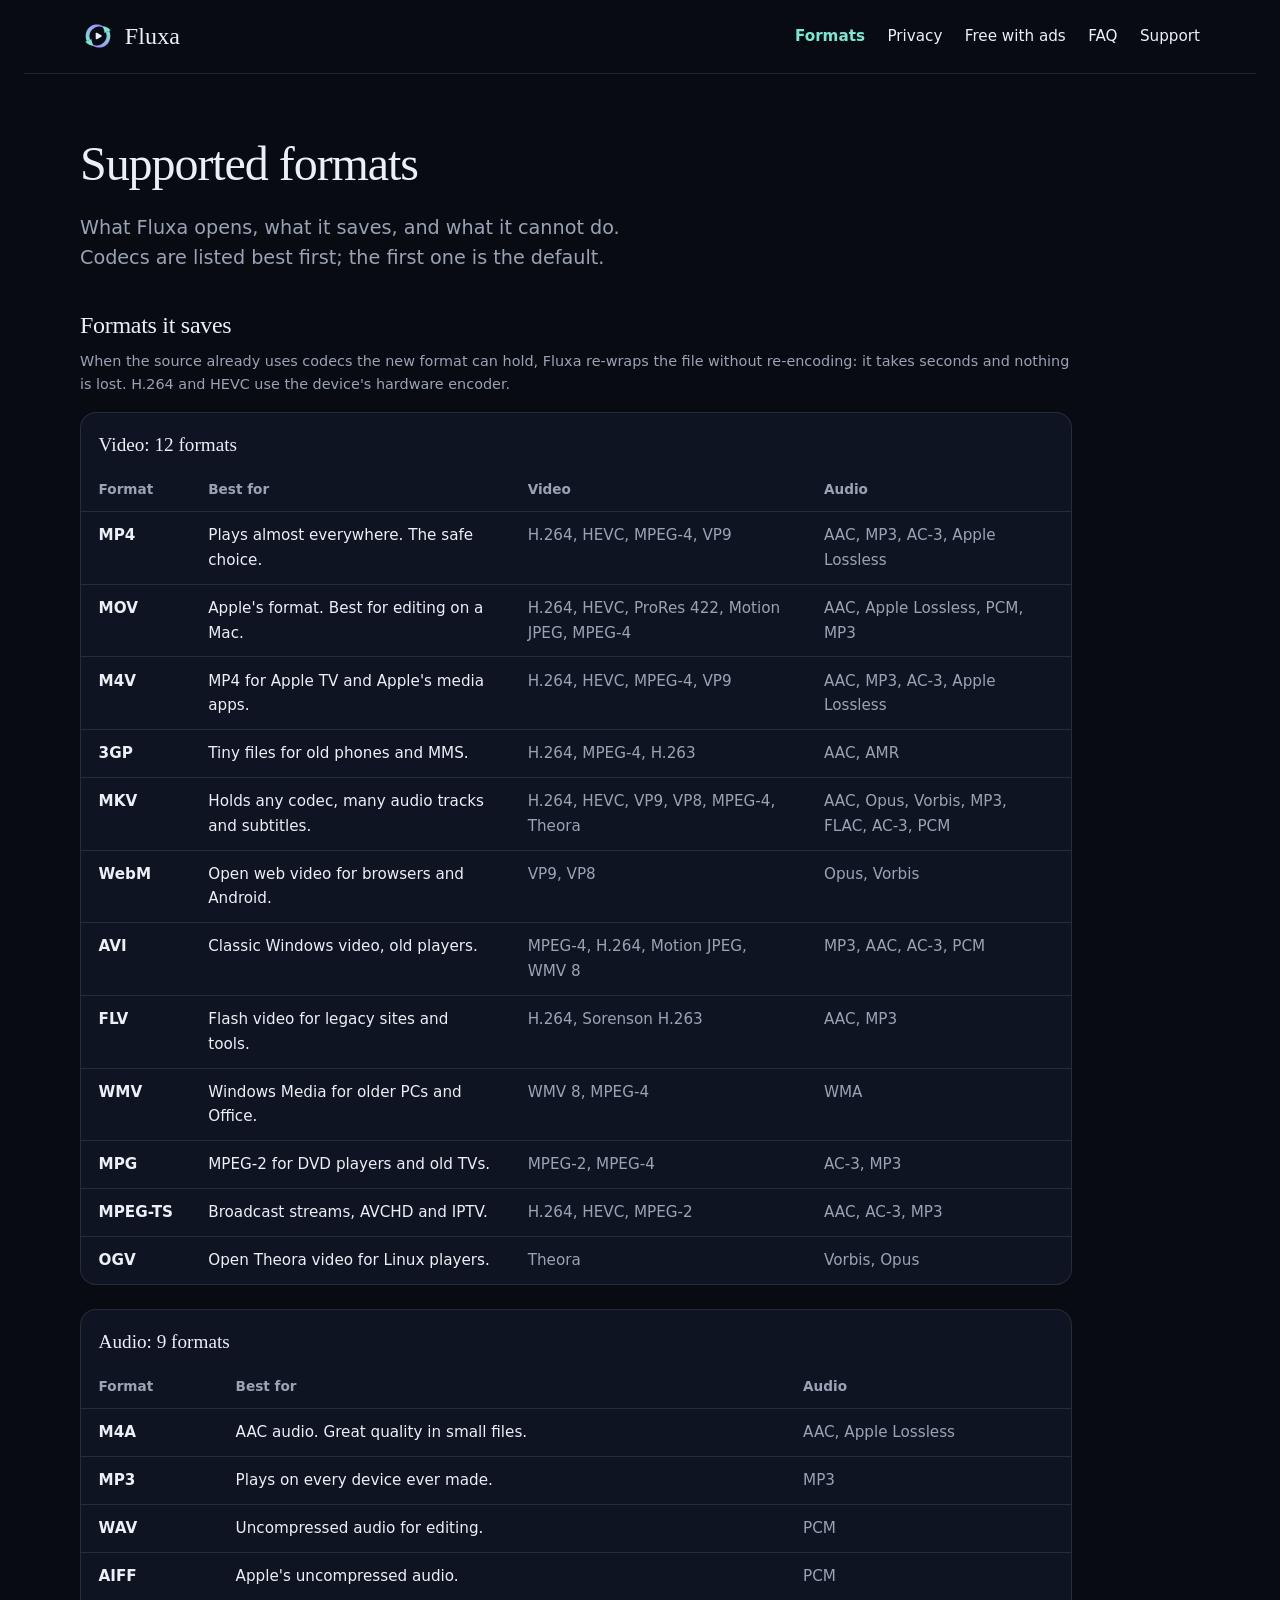
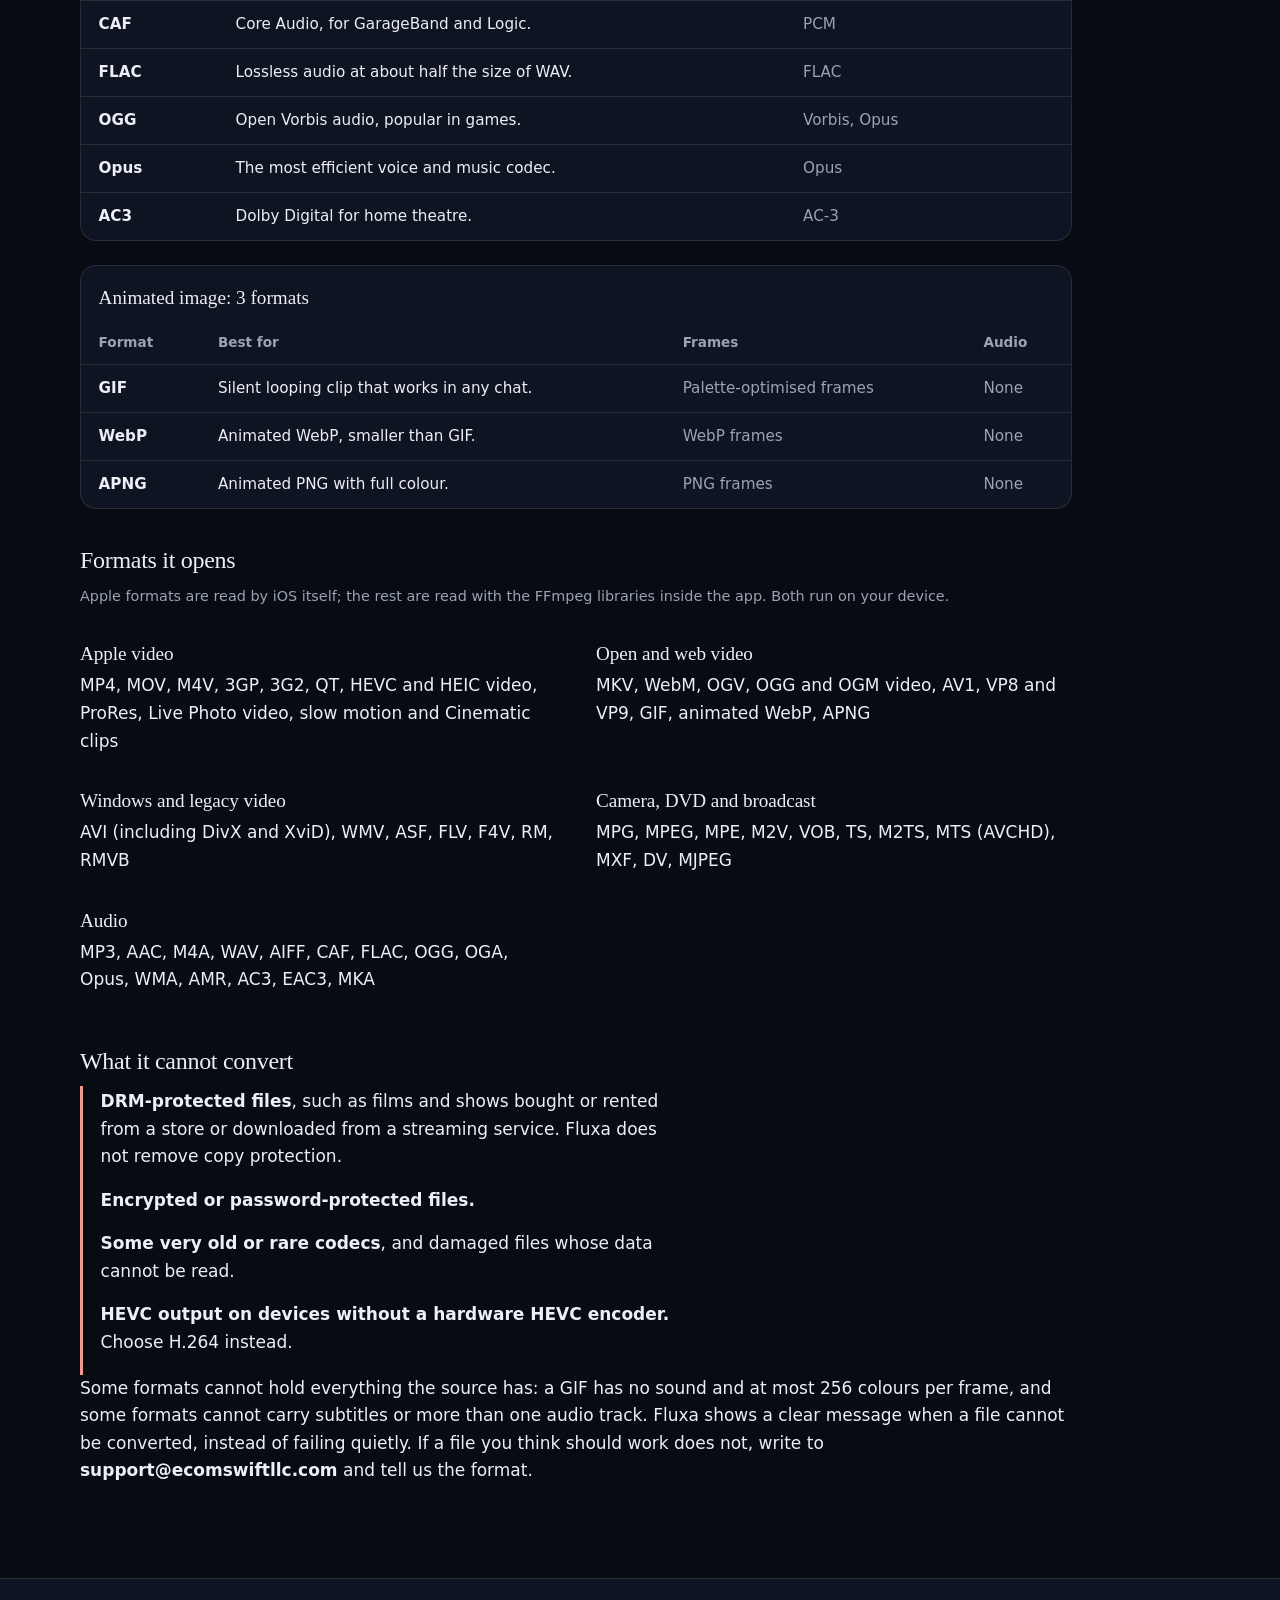
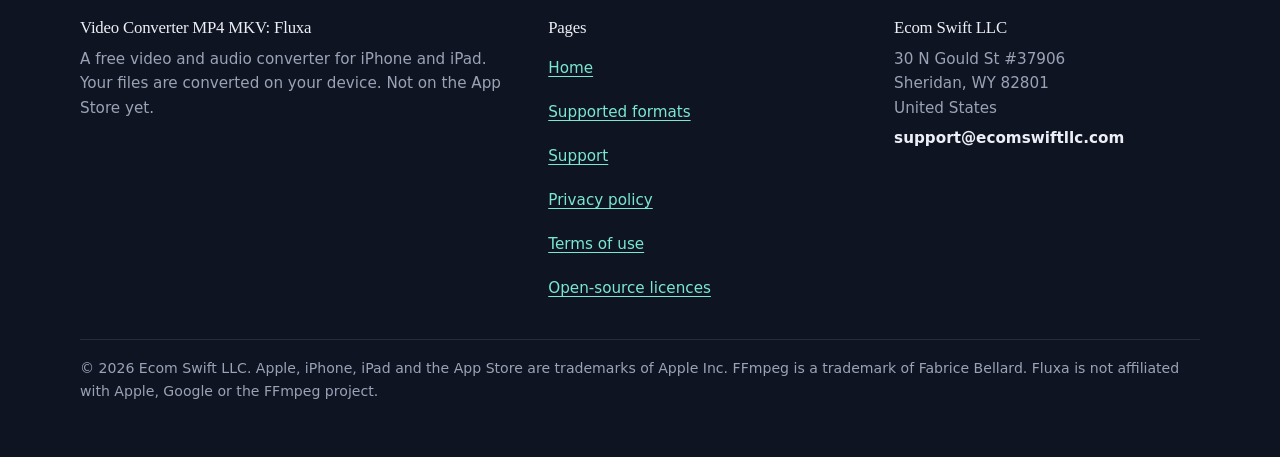
==== website/fluxa/formats/index.html @ 36697237 "Add brand assets, store listing text and website sources Co-Authored-By: Claude Sonnet 5.5 <noreply@" ====
<!doctype html>
<html lang="en">
<head>
<meta charset="utf-8">
<meta name="viewport" content="width=device-width, initial-scale=1, viewport-fit=cover">
<title>Supported formats | Video Converter MP4 MKV: Fluxa</title>
<meta name="description" content="Every format Fluxa opens and saves: 12 video, 9 audio and 3 animated image output formats with their codecs, the input formats it reads, and the honest limits (DRM, encrypted files, rare codecs).">
<link rel="canonical" href="https://ecomswiftllc.github.io/fluxa/formats/">
<meta name="theme-color" content="#080B12">
<meta name="color-scheme" content="dark">
<link rel="icon" href="../assets/favicon.svg" type="image/svg+xml">
<link rel="icon" href="../assets/favicon-32.png" type="image/png" sizes="32x32">
<link rel="apple-touch-icon" href="../assets/apple-touch-icon.png">
<meta property="og:type" content="website">
<meta property="og:site_name" content="Video Converter MP4 MKV: Fluxa">
<meta property="og:title" content="Supported formats | Video Converter MP4 MKV: Fluxa">
<meta property="og:description" content="Every format Fluxa opens and saves: 12 video, 9 audio and 3 animated image output formats with their codecs, the input formats it reads, and the honest limits (DRM, encrypted files, rare codecs).">
<meta property="og:url" content="https://ecomswiftllc.github.io/fluxa/formats/">
<meta property="og:image" content="https://ecomswiftllc.github.io/fluxa/assets/og-image.png">
<meta property="og:image:width" content="1200">
<meta property="og:image:height" content="630">
<meta property="og:image:alt" content="The Fluxa app icon, two aurora ribbons in a loop around a play button, next to the name Video Converter MP4 MKV: Fluxa">
<meta name="twitter:card" content="summary_large_image">
<meta name="twitter:title" content="Supported formats | Video Converter MP4 MKV: Fluxa">
<meta name="twitter:description" content="Every format Fluxa opens and saves: 12 video, 9 audio and 3 animated image output formats with their codecs, the input formats it reads, and the honest limits (DRM, encrypted files, rare codecs).">
<meta name="twitter:image" content="https://ecomswiftllc.github.io/fluxa/assets/og-image.png">
<link rel="stylesheet" href="../assets/site.css">
</head>
<body>
<a class="skip" href="#main">Skip to content</a>
<header class="site-header">
  <div class="wrap">
    <a class="brand" href="../"><img src="../assets/fluxa-mark.svg" alt="" width="36" height="36">Fluxa</a>
    <nav class="nav" aria-label="Main">
      <a href="../formats/" aria-current="page">Formats</a>
      <a href="../#private">Privacy</a>
      <a href="../#free">Free with ads</a>
      <a href="../#faq">FAQ</a>
      <a href="../support/">Support</a>
    </nav>
  </div>
</header>

<main id="main">
  <div class="page">
    <div class="wrap">
      <div class="wide">
        <h1>Supported formats</h1>
        <p class="lede">What Fluxa opens, what it saves, and what it cannot do. Codecs are listed best first; the first one is the default.</p>
        <h2>Formats it saves</h2>
        <p class="small">When the source already uses codecs the new format can hold, Fluxa re-wraps the file without re-encoding: it takes seconds and nothing is lost. H.264 and HEVC use the device's hardware encoder.</p>
        <div class="table-scroll" role="region" aria-labelledby="out-video" tabindex="0">
          <table class="fmt">
            <caption id="out-video">Video: 12 formats</caption>
            <thead><tr><th scope="col">Format</th><th scope="col">Best for</th><th scope="col">Video</th><th scope="col">Audio</th></tr></thead>
            <tbody>
<tr><th scope="row">MP4</th><td class="best" data-label="Best for">Plays almost everywhere. The safe choice.</td><td data-label="Video">H.264, HEVC, MPEG-4, VP9</td><td data-label="Audio">AAC, MP3, AC-3, Apple Lossless</td></tr>
<tr><th scope="row">MOV</th><td class="best" data-label="Best for">Apple&#x27;s format. Best for editing on a Mac.</td><td data-label="Video">H.264, HEVC, ProRes 422, Motion JPEG, MPEG-4</td><td data-label="Audio">AAC, Apple Lossless, PCM, MP3</td></tr>
<tr><th scope="row">M4V</th><td class="best" data-label="Best for">MP4 for Apple TV and Apple&#x27;s media apps.</td><td data-label="Video">H.264, HEVC, MPEG-4, VP9</td><td data-label="Audio">AAC, MP3, AC-3, Apple Lossless</td></tr>
<tr><th scope="row">3GP</th><td class="best" data-label="Best for">Tiny files for old phones and MMS.</td><td data-label="Video">H.264, MPEG-4, H.263</td><td data-label="Audio">AAC, AMR</td></tr>
<tr><th scope="row">MKV</th><td class="best" data-label="Best for">Holds any codec, many audio tracks and subtitles.</td><td data-label="Video">H.264, HEVC, VP9, VP8, MPEG-4, Theora</td><td data-label="Audio">AAC, Opus, Vorbis, MP3, FLAC, AC-3, PCM</td></tr>
<tr><th scope="row">WebM</th><td class="best" data-label="Best for">Open web video for browsers and Android.</td><td data-label="Video">VP9, VP8</td><td data-label="Audio">Opus, Vorbis</td></tr>
<tr><th scope="row">AVI</th><td class="best" data-label="Best for">Classic Windows video, old players.</td><td data-label="Video">MPEG-4, H.264, Motion JPEG, WMV 8</td><td data-label="Audio">MP3, AAC, AC-3, PCM</td></tr>
<tr><th scope="row">FLV</th><td class="best" data-label="Best for">Flash video for legacy sites and tools.</td><td data-label="Video">H.264, Sorenson H.263</td><td data-label="Audio">AAC, MP3</td></tr>
<tr><th scope="row">WMV</th><td class="best" data-label="Best for">Windows Media for older PCs and Office.</td><td data-label="Video">WMV 8, MPEG-4</td><td data-label="Audio">WMA</td></tr>
<tr><th scope="row">MPG</th><td class="best" data-label="Best for">MPEG-2 for DVD players and old TVs.</td><td data-label="Video">MPEG-2, MPEG-4</td><td data-label="Audio">AC-3, MP3</td></tr>
<tr><th scope="row">MPEG-TS</th><td class="best" data-label="Best for">Broadcast streams, AVCHD and IPTV.</td><td data-label="Video">H.264, HEVC, MPEG-2</td><td data-label="Audio">AAC, AC-3, MP3</td></tr>
<tr><th scope="row">OGV</th><td class="best" data-label="Best for">Open Theora video for Linux players.</td><td data-label="Video">Theora</td><td data-label="Audio">Vorbis, Opus</td></tr>
            </tbody>
          </table>
        </div>
        <div class="table-scroll" role="region" aria-labelledby="out-audio" tabindex="0">
          <table class="fmt">
            <caption id="out-audio">Audio: 9 formats</caption>
            <thead><tr><th scope="col">Format</th><th scope="col">Best for</th><th scope="col">Audio</th></tr></thead>
            <tbody>
<tr><th scope="row">M4A</th><td class="best" data-label="Best for">AAC audio. Great quality in small files.</td><td data-label="Audio">AAC, Apple Lossless</td></tr>
<tr><th scope="row">MP3</th><td class="best" data-label="Best for">Plays on every device ever made.</td><td data-label="Audio">MP3</td></tr>
<tr><th scope="row">WAV</th><td class="best" data-label="Best for">Uncompressed audio for editing.</td><td data-label="Audio">PCM</td></tr>
<tr><th scope="row">AIFF</th><td class="best" data-label="Best for">Apple&#x27;s uncompressed audio.</td><td data-label="Audio">PCM</td></tr>
<tr><th scope="row">CAF</th><td class="best" data-label="Best for">Core Audio, for GarageBand and Logic.</td><td data-label="Audio">PCM</td></tr>
<tr><th scope="row">FLAC</th><td class="best" data-label="Best for">Lossless audio at about half the size of WAV.</td><td data-label="Audio">FLAC</td></tr>
<tr><th scope="row">OGG</th><td class="best" data-label="Best for">Open Vorbis audio, popular in games.</td><td data-label="Audio">Vorbis, Opus</td></tr>
<tr><th scope="row">Opus</th><td class="best" data-label="Best for">The most efficient voice and music codec.</td><td data-label="Audio">Opus</td></tr>
<tr><th scope="row">AC3</th><td class="best" data-label="Best for">Dolby Digital for home theatre.</td><td data-label="Audio">AC-3</td></tr>
            </tbody>
          </table>
        </div>
        <div class="table-scroll" role="region" aria-labelledby="out-animated-image" tabindex="0">
          <table class="fmt">
            <caption id="out-animated-image">Animated image: 3 formats</caption>
            <thead><tr><th scope="col">Format</th><th scope="col">Best for</th><th scope="col">Frames</th><th scope="col">Audio</th></tr></thead>
            <tbody>
<tr><th scope="row">GIF</th><td class="best" data-label="Best for">Silent looping clip that works in any chat.</td><td data-label="Frames">Palette-optimised frames</td><td data-label="Audio">None</td></tr>
<tr><th scope="row">WebP</th><td class="best" data-label="Best for">Animated WebP, smaller than GIF.</td><td data-label="Frames">WebP frames</td><td data-label="Audio">None</td></tr>
<tr><th scope="row">APNG</th><td class="best" data-label="Best for">Animated PNG with full colour.</td><td data-label="Frames">PNG frames</td><td data-label="Audio">None</td></tr>
            </tbody>
          </table>
        </div>
        <h2>Formats it opens</h2>
        <p class="small">Apple formats are read by iOS itself; the rest are read with the FFmpeg libraries inside the app. Both run on your device.</p>
        <div class="ingroups">
          <div><h3>Apple video</h3><p>MP4, MOV, M4V, 3GP, 3G2, QT, HEVC and HEIC video, ProRes, Live Photo video, slow motion and Cinematic clips</p></div>
          <div><h3>Open and web video</h3><p>MKV, WebM, OGV, OGG and OGM video, AV1, VP8 and VP9, GIF, animated WebP, APNG</p></div>
          <div><h3>Windows and legacy video</h3><p>AVI (including DivX and XviD), WMV, ASF, FLV, F4V, RM, RMVB</p></div>
          <div><h3>Camera, DVD and broadcast</h3><p>MPG, MPEG, MPE, M2V, VOB, TS, M2TS, MTS (AVCHD), MXF, DV, MJPEG</p></div>
          <div><h3>Audio</h3><p>MP3, AAC, M4A, WAV, AIFF, CAF, FLAC, OGG, OGA, Opus, WMA, AMR, AC3, EAC3, MKA</p></div>
        </div>
        <h2>What it cannot convert</h2>
        <div class="limit">
          <p><strong>DRM-protected files</strong>, such as films and shows bought or rented from a store or downloaded from a streaming service. Fluxa does not remove copy protection.</p>
          <p><strong>Encrypted or password-protected files.</strong></p>
          <p><strong>Some very old or rare codecs</strong>, and damaged files whose data cannot be read.</p>
          <p><strong>HEVC output on devices without a hardware HEVC encoder.</strong> Choose H.264 instead.</p>
        </div>
        <p>Some formats cannot hold everything the source has: a GIF has no sound and at most 256 colours per frame, and some formats cannot carry subtitles or more than one audio track. Fluxa shows a clear message when a file cannot be converted, instead of failing quietly. If a file you think should work does not, write to <span class="email">support@ecomswiftllc.com</span> and tell us the format.</p>
      </div>
    </div>
  </div>
</main>
<footer class="site-footer">
  <div class="wrap">
    <div>
      <h2>Video Converter MP4 MKV: Fluxa</h2>
      <p>A free video and audio converter for iPhone and iPad. Your files are converted on your device. Not on the App Store yet.</p>
    </div>
    <nav aria-label="Footer">
      <h2>Pages</h2>
      <ul>
        <li><a href="../">Home</a></li>
        <li><a href="../formats/">Supported formats</a></li>
        <li><a href="../support/">Support</a></li>
        <li><a href="../privacy/">Privacy policy</a></li>
        <li><a href="../terms/">Terms of use</a></li>
        <li><a href="../licenses/">Open-source licences</a></li>
      </ul>
    </nav>
    <div>
      <h2>Ecom Swift LLC</h2>
      <p>30 N Gould St #37906<br>Sheridan, WY 82801<br>United States</p>
      <p class="email">support@ecomswiftllc.com</p>
    </div>
    <p class="legalline">&copy; 2026 Ecom Swift LLC. Apple, iPhone, iPad and the App Store are trademarks of Apple Inc. FFmpeg is a trademark of Fabrice Bellard. Fluxa is not affiliated with Apple, Google or the FFmpeg project.</p>
  </div>
</footer>
</body>
</html>
---- website/fluxa/assets/site.css ----
/* Fluxa site. System fonts only, no external requests. Dark by design, like the app.
   Layout: one calm reading column per section, section titles in a left rail on wide screens.
   Memorable element: the hero specimen, a real file turning into another format along an aurora line. */
:root {
  --ink: #080B12;        /* page */
  --surface: #0F1422;    /* bands, footer */
  --raised: #181E30;     /* panels */
  --hairline: rgba(255, 255, 255, .10);
  --hairline-strong: rgba(255, 255, 255, .16);
  --text: #ECEFF6;       /* body text, 16:1 on ink */
  --muted: #9AA3B5;      /* secondary text, 7.6:1 on ink, 6.9:1 on surface */
  --mint: #7AE7D3;       /* links and accent, 13:1 on ink */
  --violet: #9C8CFF;     /* decorative only */
  --on-accent: #04110F;
  --danger: #F2998F;
  --serif: "New York", ui-serif, "Iowan Old Style", "Palatino Linotype", Palatino, Charter, Georgia, serif;
  --sans: -apple-system, BlinkMacSystemFont, "SF Pro Text", system-ui, "Segoe UI", Roboto, "Helvetica Neue", Arial, sans-serif;
  --gutter: max(1rem, env(safe-area-inset-left, 0px));
  --gutter-r: max(1rem, env(safe-area-inset-right, 0px));
  --measure: 40rem;
  color-scheme: dark;
}
@media (min-width: 40rem) { :root { --gutter: max(1.5rem, env(safe-area-inset-left, 0px)); --gutter-r: max(1.5rem, env(safe-area-inset-right, 0px)); } }

*, *::before, *::after { box-sizing: border-box; }
html { -webkit-text-size-adjust: 100%; scroll-behavior: smooth; background: var(--ink); overflow-x: clip; }
@media (prefers-reduced-motion: reduce) { html { scroll-behavior: auto; } }
body {
  margin: 0;
  background: var(--ink);
  color: var(--text);
  font-family: var(--sans);
  font-size: 1.0625rem;
  line-height: 1.62;
  padding-left: var(--gutter);
  padding-right: var(--gutter-r);
  overflow-x: clip;
}
img, svg { max-width: 100%; display: block; }
a { color: var(--mint); text-underline-offset: 0.18em; text-decoration-thickness: 1px; }
a:hover { text-decoration-thickness: 2px; }
:focus-visible { outline: 3px solid var(--mint); outline-offset: 3px; border-radius: 3px; }
.skip { position: absolute; left: -999px; top: 0; background: var(--mint); color: var(--on-accent); padding: .6rem 1rem; z-index: 20; font-weight: 600; }
.skip:focus { left: 1rem; top: 1rem; }

.wrap { width: 100%; max-width: 70rem; margin-inline: auto; }

/* header */
.site-header { padding-block: .9rem; border-bottom: 1px solid var(--hairline); }
.site-header .wrap { display: flex; flex-wrap: wrap; align-items: center; justify-content: space-between; gap: .3rem 2rem; }
.brand { display: inline-flex; align-items: center; gap: .55rem; min-height: 44px; text-decoration: none; color: var(--text); font-family: var(--serif); font-size: 1.5rem; font-weight: 500; letter-spacing: .005em; }
.brand img { width: 36px; height: 36px; }
.nav { display: flex; flex-wrap: wrap; gap: 0 1.4rem; font-size: .95rem; }
.nav a { color: var(--text); text-decoration: none; min-height: 44px; display: inline-flex; align-items: center; }
.nav a:hover { color: var(--mint); }
.nav a[aria-current="page"] { color: var(--mint); font-weight: 600; }

/* type */
h1, h2, h3 { font-family: var(--serif); font-weight: 500; line-height: 1.1; letter-spacing: -.012em; margin: 0; text-wrap: balance; color: var(--text); }
h1 { font-size: clamp(2.5rem, 5.6vw, 4.3rem); letter-spacing: -.022em; }
h2 { font-size: clamp(1.65rem, 3vw, 2.25rem); }
h3 { font-size: 1.2rem; letter-spacing: -.004em; }
p { margin: 0 0 1rem; }
.lede { font-size: 1.2rem; line-height: 1.58; color: var(--muted); max-width: 34rem; }
.small { font-size: .9rem; color: var(--muted); }

/* hero */
.hero { padding-block: clamp(2.5rem, 7vw, 5.5rem) clamp(3rem, 7vw, 5.5rem); }
.hero .wrap { display: grid; grid-template-columns: minmax(0, 1fr) minmax(0, 1fr); gap: clamp(2rem, 5vw, 4.5rem); align-items: center; }
.hero h1 { margin-bottom: 1.3rem; max-width: 12ch; }
.hero .lede { margin-bottom: 1.8rem; }
.status { display: flex; align-items: center; gap: .65rem; color: var(--text); font-weight: 600; font-size: 1.02rem; margin: 0 0 .5rem; }
.status::before { content: ""; width: .55rem; height: .55rem; border-radius: 50%; background: var(--mint); box-shadow: 0 0 0 4px rgba(122, 231, 211, .16); flex: none; }
.hero-note { max-width: 31rem; }

/* the specimen: one file, before and after, joined by the aurora line */
.specimen { position: relative; margin: 0; padding: clamp(1.25rem, 3vw, 2rem); border-radius: 1.75rem; background:
  linear-gradient(180deg, rgba(24, 30, 48, .92), rgba(15, 20, 34, .92)); border: 1px solid var(--hairline-strong);
  box-shadow: 0 40px 80px -40px rgba(0, 0, 0, .8), inset 0 1px 0 rgba(255, 255, 255, .06); isolation: isolate; }
.specimen::before { content: ""; position: absolute; inset: -12% -8%; z-index: -1; filter: blur(48px); opacity: .55;
  background: radial-gradient(40% 45% at 30% 30%, rgba(122, 231, 211, .35), transparent 70%), radial-gradient(45% 50% at 75% 75%, rgba(156, 140, 255, .4), transparent 70%); }
.file { display: grid; grid-template-columns: auto minmax(0, 1fr); gap: .25rem 1rem; align-items: center; }
.file .doc-ico { grid-row: span 2; width: 3rem; height: 3.6rem; border-radius: .7rem; background: var(--raised); border: 1px solid var(--hairline-strong); display: grid; place-items: end center; padding-bottom: .45rem; font: 700 .72rem/1 var(--sans); letter-spacing: .02em; color: var(--muted); }
.file.out .doc-ico { background: linear-gradient(160deg, #7AE7D3, #9C8CFF); color: var(--on-accent); border-color: transparent; }
.fname { margin: 0; font-size: clamp(1.05rem, 2.2vw, 1.3rem); font-weight: 600; color: var(--text); overflow-wrap: anywhere; display: flex; align-items: baseline; }
.fmeta { font-size: .93rem; color: var(--muted); margin: 0; }
.ext { display: inline-block; height: 1.35em; overflow: hidden; vertical-align: bottom; }
.ext span { display: block; line-height: 1.35em; }
.ext .rest { color: var(--muted); }
@media (prefers-reduced-motion: no-preference) {
  .ext .roll { animation: ext-roll 5s cubic-bezier(.7, 0, .3, 1) .4s 1 both; /* plays once, under 5 s (WCAG 2.2.2) */ }
  @keyframes ext-roll {
    0%, 12% { transform: translateY(0); }
    16%, 28% { transform: translateY(-1.35em); }
    32%, 44% { transform: translateY(-2.7em); }
    48%, 60% { transform: translateY(-4.05em); }
    64%, 76% { transform: translateY(-5.4em); }
    80%, 92% { transform: translateY(-6.75em); }
    96%, 100% { transform: translateY(-8.1em); }
  }
}
.flux { display: grid; grid-template-columns: minmax(0, 1fr) auto minmax(0, 1fr); align-items: center; gap: .9rem; margin: 1.25rem 0 1.25rem 1.5rem; }
.flux::before, .flux::after { content: ""; height: 2px; border-radius: 2px; background: linear-gradient(90deg, rgba(156, 140, 255, 0), #9C8CFF 40%, #7AE7D3); }
.flux::after { background: linear-gradient(90deg, #7AE7D3, rgba(122, 231, 211, 0)); }
.flux img { width: 3.4rem; height: 3.4rem; }
.flux-note { margin: 1.3rem 0 0; padding-top: 1rem; border-top: 1px solid var(--hairline); font-size: .93rem; color: var(--muted); }
.flux-note strong { color: var(--text); font-weight: 600; }

/* format tokens */
.tokens { display: flex; flex-wrap: wrap; gap: .45rem; margin: .2rem 0 1.4rem; padding: 0; list-style: none; }
.tokens li { padding: .28rem .65rem; border-radius: .55rem; border: 1px solid var(--hairline-strong); background: rgba(255, 255, 255, .03); font-size: .88rem; font-weight: 600; letter-spacing: .01em; color: var(--text); }
.tokens.out li { border-color: rgba(122, 231, 211, .35); }

/* app screenshots, shown only when real captures exist */
.shots-section { padding-block: clamp(2.75rem, 6vw, 4.75rem); border-top: 1px solid var(--hairline); }
.shots-section h2 { margin-bottom: 1.6rem; }
.shots { display: grid; grid-auto-flow: column; grid-auto-columns: minmax(13rem, 16rem); gap: 1.25rem; overflow-x: auto; padding: .25rem .25rem 1.25rem; margin: 0; list-style: none; scroll-snap-type: x proximity; scrollbar-color: var(--hairline-strong) transparent; scrollbar-width: thin; }
.shots li { scroll-snap-align: start; }
.shots img { width: 100%; height: auto; border-radius: 1.4rem; border: 1px solid var(--hairline); }

/* sections */
.section { padding-block: clamp(2.75rem, 6vw, 4.75rem); padding-inline: var(--gutter) var(--gutter-r); margin-inline: calc(var(--gutter) * -1) calc(var(--gutter-r) * -1); border-top: 1px solid var(--hairline); }
.section .wrap { display: grid; grid-template-columns: minmax(0, 1fr) minmax(0, 2.1fr); gap: 1.25rem clamp(2rem, 5vw, 4.5rem); }
.section h2 { max-width: 13ch; }
.section-body { min-width: 0; max-width: var(--measure); }
.section-body > *:last-child { margin-bottom: 0; }
.section-body p { color: var(--muted); }
.section-body p strong { color: var(--text); }
.section-body h3 { margin: 0 0 .5rem; }
.band { background: var(--surface); }

.defs { margin: 0; padding: 0; }
.defs > div { padding-block: 1rem; border-top: 1px solid var(--hairline); }
.defs > div:first-child { border-top: 0; padding-top: 0; }
.defs dt { font-family: var(--serif); font-weight: 500; font-size: 1.2rem; line-height: 1.3; margin-bottom: .2rem; color: var(--text); }
.defs dd { margin: 0; color: var(--muted); }

.presets { display: grid; grid-template-columns: repeat(2, minmax(0, 1fr)); margin: 0 0 1.25rem; padding: 0; list-style: none; border-top: 1px solid var(--hairline); }
.presets li { padding: .85rem 1.2rem .9rem 0; border-bottom: 1px solid var(--hairline); }
.presets li:nth-child(even) { padding-left: 1.2rem; border-left: 1px solid var(--hairline); padding-right: 0; }
.presets strong { display: block; color: var(--text); font-weight: 600; }
.presets span { color: var(--muted); font-size: .95rem; }

.checks { list-style: none; margin: 0 0 1.25rem; padding: 0; }
.checks li { padding: .55rem 0 .55rem 1.6rem; border-top: 1px solid var(--hairline); position: relative; color: var(--text); }
.checks li:last-child { border-bottom: 1px solid var(--hairline); }
.checks li::before { content: ""; position: absolute; left: .25rem; top: .72rem; width: .38rem; height: .72rem; border-right: 2px solid var(--mint); border-bottom: 2px solid var(--mint); transform: rotate(45deg); }

.split { display: grid; grid-template-columns: repeat(2, minmax(0, 1fr)); gap: 1.5rem 2.5rem; margin-block: 1.25rem; }
.split ul { margin: 0; padding-left: 1.1rem; color: var(--muted); }
.split li { margin-bottom: .35rem; }

.limit { border-left: 3px solid var(--danger); padding: .15rem 0 .15rem 1.1rem; max-width: 38rem; }
.limit p { color: var(--text); }

/* faq */
.faq details { border-top: 1px solid var(--hairline); }
.faq details:last-child { border-bottom: 1px solid var(--hairline); }
.faq summary { cursor: pointer; list-style: none; padding: 1rem 2.2rem 1rem 0; font-family: var(--serif); font-weight: 500; font-size: 1.15rem; line-height: 1.35; position: relative; min-height: 44px; color: var(--text); }
.faq summary::-webkit-details-marker { display: none; }
.faq summary::after { content: "+"; position: absolute; right: .2rem; top: .75rem; font-family: var(--sans); font-weight: 300; font-size: 1.5rem; color: var(--mint); line-height: 1; }
.faq details[open] summary::after { content: "\2212"; }
.faq summary:hover { color: var(--mint); }
.faq .answer { padding: 0 0 1.1rem; color: var(--muted); max-width: 36rem; }
.faq .answer p:last-child { margin-bottom: 0; }

/* inner pages */
.page { padding-block: clamp(2.25rem, 5vw, 4rem) clamp(3rem, 6vw, 5rem); }
.page .doc { max-width: 42rem; }
.page .wide { max-width: 62rem; }
.page h1 { font-size: clamp(2.1rem, 4.4vw, 3rem); margin-bottom: 1.4rem; }
.page h2 { font-size: 1.5rem; margin: 2.4rem 0 .7rem; }
.page h3 { margin: 1.6rem 0 .5rem; }
.page ul, .page ol { padding-left: 1.2rem; }
.page li { margin-bottom: .4rem; }
.page .doc p, .page .doc li { color: var(--text); }
.page .doc .lede, .page .doc .small, .page .meta p { color: var(--muted); }
.page .meta { margin-bottom: 1.5rem; padding-bottom: 1rem; border-bottom: 1px solid var(--hairline); }
.page .meta p { margin-bottom: .2rem; }
.page .meta strong { color: var(--text); }
.contact-line { font-family: var(--serif); font-size: clamp(1.3rem, 4vw, 1.65rem); font-weight: 500; margin: .4rem 0 1rem; overflow-wrap: anywhere; }
.page .doc .contact-line { color: var(--mint); }
.page .faq .answer p, .page .faq .answer li { color: var(--muted); }
.page .faq .answer ol { margin: 0 0 1rem; }
.page .lic { border-top: 1px solid var(--hairline); padding-top: .2rem; }

/* format tables */
.table-scroll { overflow-x: auto; margin: 0 0 1.5rem; border: 1px solid var(--hairline); border-radius: 1rem; background: var(--surface); }
.table-scroll:focus-visible { outline-offset: 2px; }
table.fmt { border-collapse: collapse; width: 100%; min-width: 40rem; font-size: .95rem; }
table.fmt caption { text-align: left; padding: 1rem 1.1rem .4rem; font-family: var(--serif); font-size: 1.2rem; color: var(--text); }
table.fmt th, table.fmt td { text-align: left; vertical-align: top; padding: .7rem 1.1rem; border-top: 1px solid var(--hairline); }
table.fmt thead th { color: var(--muted); font-weight: 600; font-size: .85rem; border-top: 0; }
table.fmt tbody th { color: var(--text); font-weight: 700; white-space: nowrap; }
table.fmt td { color: var(--muted); }
table.fmt td.best { color: var(--text); }
table.fmt.lib { min-width: 0; }
table.fmt.lib tbody th { white-space: normal; }
table.fmt.lib td[data-label="Licence"] { white-space: nowrap; }
.ingroups { display: grid; grid-template-columns: repeat(2, minmax(0, 1fr)); gap: 0 2.5rem; margin-bottom: 1rem; }
.ingroups h3 { margin-top: 1.2rem; }

/* footer */
.site-footer { background: var(--surface); border-top: 1px solid var(--hairline); margin-inline: calc(var(--gutter) * -1) calc(var(--gutter-r) * -1); padding: 2.5rem var(--gutter-r) 3rem var(--gutter); }
.site-footer .wrap { display: grid; grid-template-columns: minmax(0, 1.4fr) minmax(0, 1fr) minmax(0, 1fr); gap: 1.75rem 2.5rem; font-size: .95rem; }
.site-footer h2 { font-size: 1.05rem; margin-bottom: .6rem; }
.site-footer p { margin: 0 0 .35rem; color: var(--muted); }
.site-footer ul { list-style: none; padding: 0; margin: 0; }
.site-footer li a { display: inline-flex; align-items: center; min-height: 44px; }
.legalline { grid-column: 1 / -1; border-top: 1px solid var(--hairline); padding-top: 1.1rem; color: var(--muted); font-size: .88rem; }

@media (max-width: 52rem) {
  .hero .wrap { grid-template-columns: minmax(0, 1fr); }
  .section .wrap { grid-template-columns: minmax(0, 1fr); }
  .section h2 { max-width: none; }
  .site-footer .wrap { grid-template-columns: minmax(0, 1fr) minmax(0, 1fr); }
  .site-footer .wrap > :first-child { grid-column: 1 / -1; }
}
@media (max-width: 34rem) {
  body { font-size: 1rem; }
  .split, table.fmt.lib { min-width: 0; }
table.fmt.lib tbody th { white-space: normal; }
table.fmt.lib td[data-label="Licence"] { white-space: nowrap; }
.ingroups { grid-template-columns: minmax(0, 1fr); }
  .presets { grid-template-columns: minmax(0, 1fr); }
  .presets li, .presets li:nth-child(even) { padding: .8rem 0 .85rem; border-left: 0; }
  .site-footer .wrap { grid-template-columns: minmax(0, 1fr); }
  .nav { gap: 0 1rem; font-size: .92rem; }
  .flux { margin-left: 0; }
  /* format tables stack into one block per format */
  table.fmt { min-width: 0; }
  table.fmt thead { position: absolute; width: 1px; height: 1px; overflow: hidden; clip: rect(0 0 0 0); }
  table.fmt tr { display: block; padding: .8rem 1rem .9rem; border-top: 1px solid var(--hairline); }
  table.fmt tbody th, table.fmt td { display: block; padding: 0; border: 0; white-space: normal; }
  table.fmt tbody th { font-size: 1.05rem; margin-bottom: .15rem; }
  table.fmt td + td { margin-top: .35rem; }
  table.fmt td[data-label]:not(.best)::before { content: attr(data-label) ": "; color: var(--text); font-weight: 600; }
  .specimen::before { inset: -6% 0; }
}

.sr-only { position: absolute; width: 1px; height: 1px; padding: 0; margin: -1px; overflow: hidden; clip: rect(0 0 0 0); white-space: nowrap; border: 0; }

/* email shown as selectable text */
.email { user-select: all; overflow-wrap: anywhere; font-weight: 600; color: inherit; }
.site-footer .email { color: var(--text); }
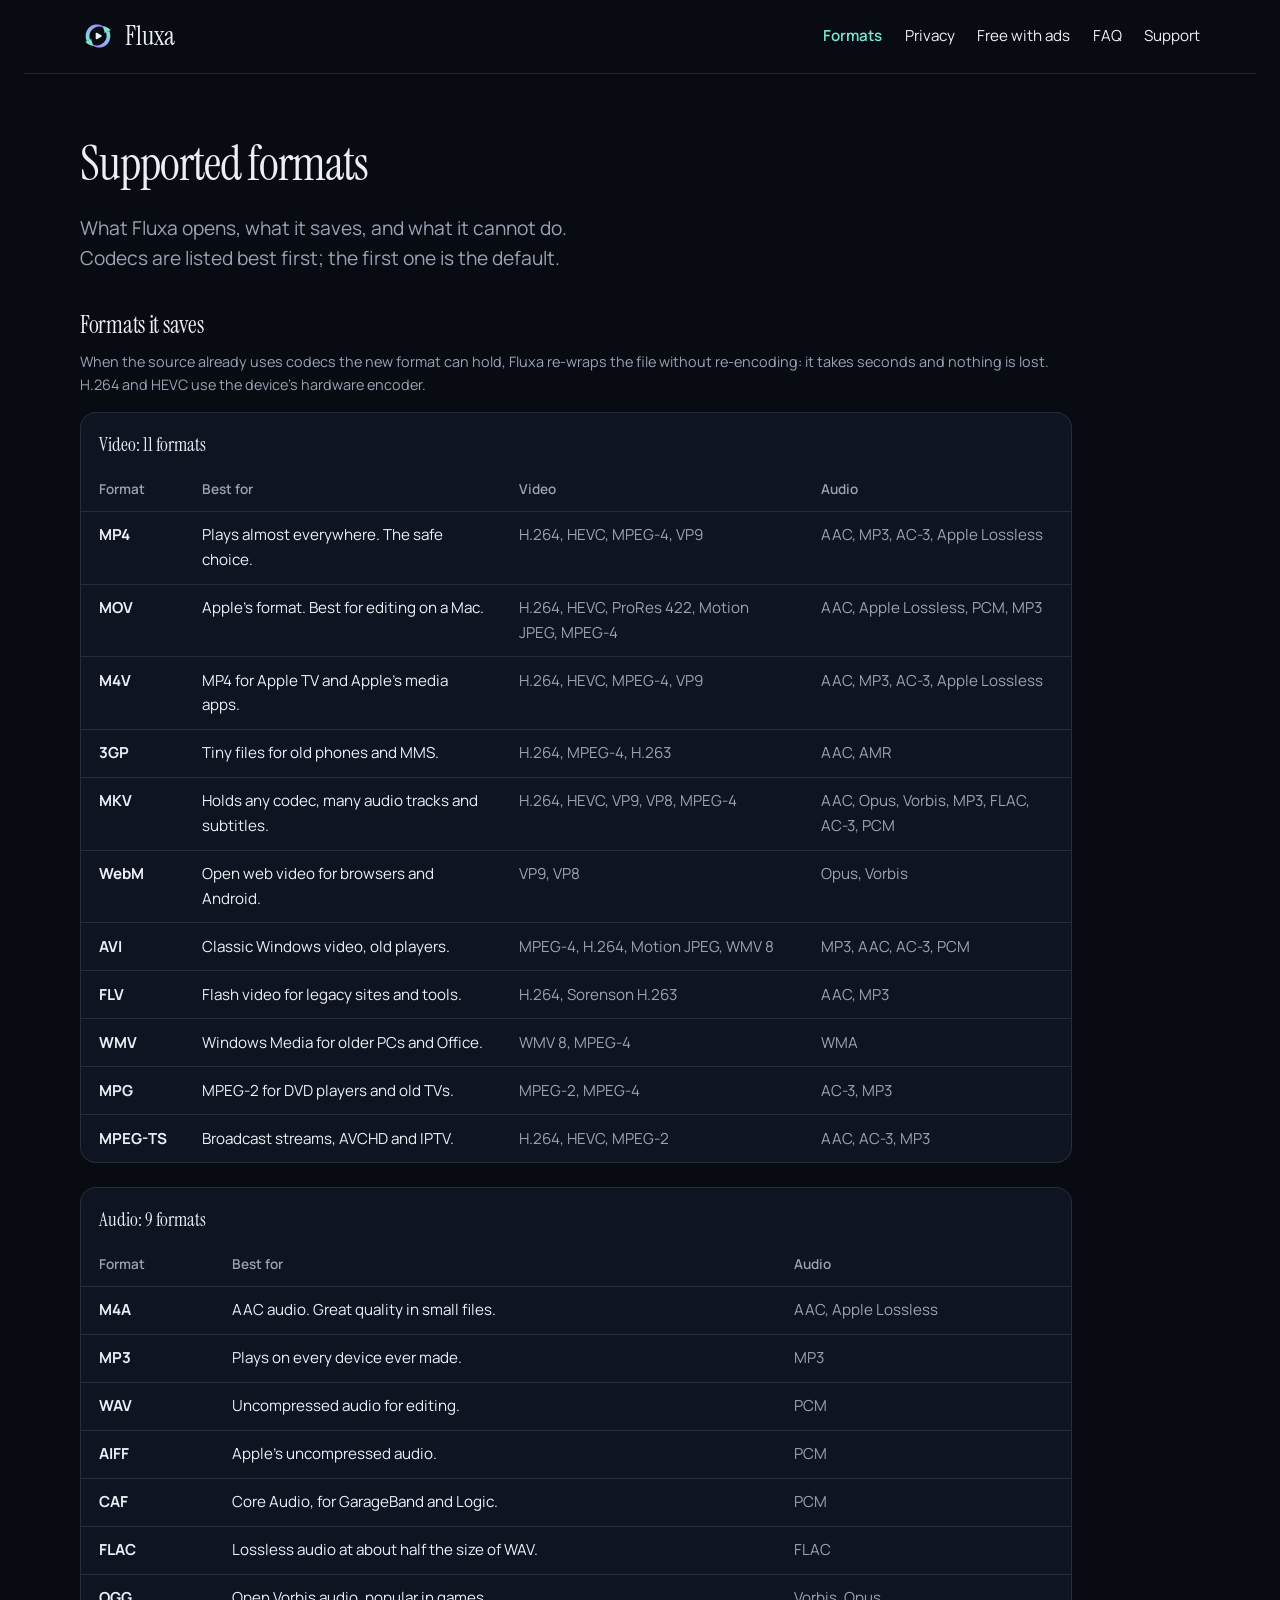
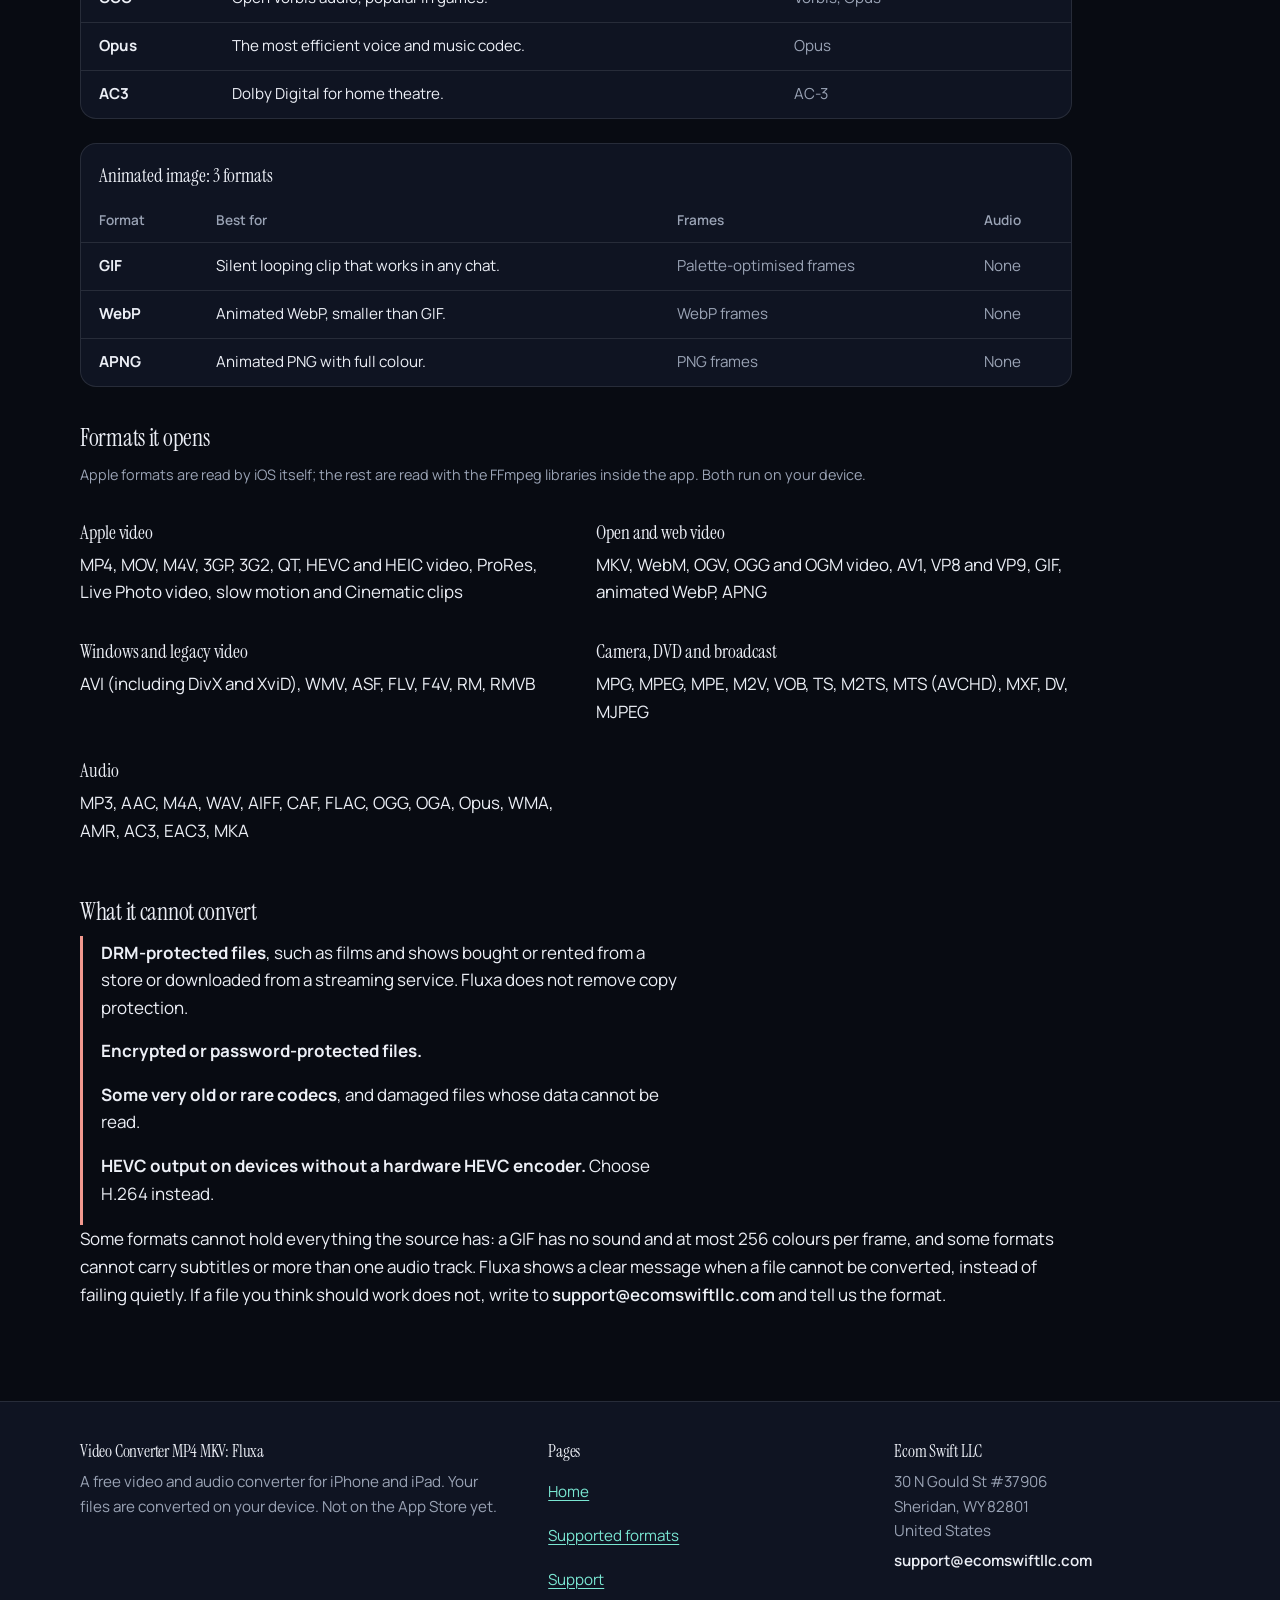
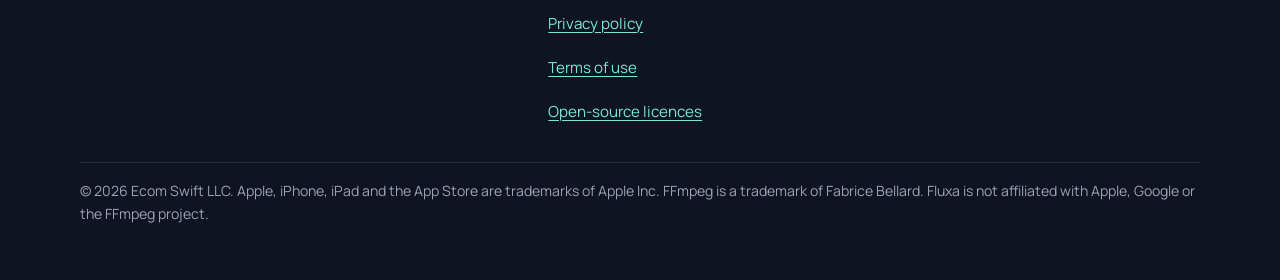
==== commit 9356c098: "Hide Theora/OGV output until the encoder ships; copy says 11 video formats Co-Authored-By: Claude So" ====
--- a/website/fluxa/formats/index.html
+++ b/website/fluxa/formats/index.html
@@ -4,7 +4,7 @@
 <meta charset="utf-8">
 <meta name="viewport" content="width=device-width, initial-scale=1, viewport-fit=cover">
 <title>Supported formats | Video Converter MP4 MKV: Fluxa</title>
-<meta name="description" content="Every format Fluxa opens and saves: 12 video, 9 audio and 3 animated image output formats with their codecs, the input formats it reads, and the honest limits (DRM, encrypted files, rare codecs).">
+<meta name="description" content="Every format Fluxa opens and saves: 11 video, 9 audio and 3 animated image output formats with their codecs, the input formats it reads, and the honest limits (DRM, encrypted files, rare codecs).">
 <link rel="canonical" href="https://ecomswiftllc.github.io/fluxa/formats/">
 <meta name="theme-color" content="#080B12">
 <meta name="color-scheme" content="dark">
@@ -14,7 +14,7 @@
 <meta property="og:type" content="website">
 <meta property="og:site_name" content="Video Converter MP4 MKV: Fluxa">
 <meta property="og:title" content="Supported formats | Video Converter MP4 MKV: Fluxa">
-<meta property="og:description" content="Every format Fluxa opens and saves: 12 video, 9 audio and 3 animated image output formats with their codecs, the input formats it reads, and the honest limits (DRM, encrypted files, rare codecs).">
+<meta property="og:description" content="Every format Fluxa opens and saves: 11 video, 9 audio and 3 animated image output formats with their codecs, the input formats it reads, and the honest limits (DRM, encrypted files, rare codecs).">
 <meta property="og:url" content="https://ecomswiftllc.github.io/fluxa/formats/">
 <meta property="og:image" content="https://ecomswiftllc.github.io/fluxa/assets/og-image.png">
 <meta property="og:image:width" content="1200">
@@ -22,7 +22,7 @@
 <meta property="og:image:alt" content="The Fluxa app icon, two aurora ribbons in a loop around a play button, next to the name Video Converter MP4 MKV: Fluxa">
 <meta name="twitter:card" content="summary_large_image">
 <meta name="twitter:title" content="Supported formats | Video Converter MP4 MKV: Fluxa">
-<meta name="twitter:description" content="Every format Fluxa opens and saves: 12 video, 9 audio and 3 animated image output formats with their codecs, the input formats it reads, and the honest limits (DRM, encrypted files, rare codecs).">
+<meta name="twitter:description" content="Every format Fluxa opens and saves: 11 video, 9 audio and 3 animated image output formats with their codecs, the input formats it reads, and the honest limits (DRM, encrypted files, rare codecs).">
 <meta name="twitter:image" content="https://ecomswiftllc.github.io/fluxa/assets/og-image.png">
 <link rel="stylesheet" href="../assets/site.css">
 </head>
@@ -51,21 +51,20 @@
         <p class="small">When the source already uses codecs the new format can hold, Fluxa re-wraps the file without re-encoding: it takes seconds and nothing is lost. H.264 and HEVC use the device's hardware encoder.</p>
         <div class="table-scroll" role="region" aria-labelledby="out-video" tabindex="0">
           <table class="fmt">
-            <caption id="out-video">Video: 12 formats</caption>
+            <caption id="out-video">Video: 11 formats</caption>
             <thead><tr><th scope="col">Format</th><th scope="col">Best for</th><th scope="col">Video</th><th scope="col">Audio</th></tr></thead>
             <tbody>
 <tr><th scope="row">MP4</th><td class="best" data-label="Best for">Plays almost everywhere. The safe choice.</td><td data-label="Video">H.264, HEVC, MPEG-4, VP9</td><td data-label="Audio">AAC, MP3, AC-3, Apple Lossless</td></tr>
 <tr><th scope="row">MOV</th><td class="best" data-label="Best for">Apple&#x27;s format. Best for editing on a Mac.</td><td data-label="Video">H.264, HEVC, ProRes 422, Motion JPEG, MPEG-4</td><td data-label="Audio">AAC, Apple Lossless, PCM, MP3</td></tr>
 <tr><th scope="row">M4V</th><td class="best" data-label="Best for">MP4 for Apple TV and Apple&#x27;s media apps.</td><td data-label="Video">H.264, HEVC, MPEG-4, VP9</td><td data-label="Audio">AAC, MP3, AC-3, Apple Lossless</td></tr>
 <tr><th scope="row">3GP</th><td class="best" data-label="Best for">Tiny files for old phones and MMS.</td><td data-label="Video">H.264, MPEG-4, H.263</td><td data-label="Audio">AAC, AMR</td></tr>
-<tr><th scope="row">MKV</th><td class="best" data-label="Best for">Holds any codec, many audio tracks and subtitles.</td><td data-label="Video">H.264, HEVC, VP9, VP8, MPEG-4, Theora</td><td data-label="Audio">AAC, Opus, Vorbis, MP3, FLAC, AC-3, PCM</td></tr>
+<tr><th scope="row">MKV</th><td class="best" data-label="Best for">Holds any codec, many audio tracks and subtitles.</td><td data-label="Video">H.264, HEVC, VP9, VP8, MPEG-4</td><td data-label="Audio">AAC, Opus, Vorbis, MP3, FLAC, AC-3, PCM</td></tr>
 <tr><th scope="row">WebM</th><td class="best" data-label="Best for">Open web video for browsers and Android.</td><td data-label="Video">VP9, VP8</td><td data-label="Audio">Opus, Vorbis</td></tr>
 <tr><th scope="row">AVI</th><td class="best" data-label="Best for">Classic Windows video, old players.</td><td data-label="Video">MPEG-4, H.264, Motion JPEG, WMV 8</td><td data-label="Audio">MP3, AAC, AC-3, PCM</td></tr>
 <tr><th scope="row">FLV</th><td class="best" data-label="Best for">Flash video for legacy sites and tools.</td><td data-label="Video">H.264, Sorenson H.263</td><td data-label="Audio">AAC, MP3</td></tr>
 <tr><th scope="row">WMV</th><td class="best" data-label="Best for">Windows Media for older PCs and Office.</td><td data-label="Video">WMV 8, MPEG-4</td><td data-label="Audio">WMA</td></tr>
 <tr><th scope="row">MPG</th><td class="best" data-label="Best for">MPEG-2 for DVD players and old TVs.</td><td data-label="Video">MPEG-2, MPEG-4</td><td data-label="Audio">AC-3, MP3</td></tr>
 <tr><th scope="row">MPEG-TS</th><td class="best" data-label="Best for">Broadcast streams, AVCHD and IPTV.</td><td data-label="Video">H.264, HEVC, MPEG-2</td><td data-label="Audio">AAC, AC-3, MP3</td></tr>
-<tr><th scope="row">OGV</th><td class="best" data-label="Best for">Open Theora video for Linux players.</td><td data-label="Video">Theora</td><td data-label="Audio">Vorbis, Opus</td></tr>
             </tbody>
           </table>
         </div>
--- a/website/fluxa/assets/site.css
+++ b/website/fluxa/assets/site.css
@@ -1,6 +1,9 @@
-/* Fluxa site. System fonts only, no external requests. Dark by design, like the app.
+/* Fluxa site. Self-hosted fonts (Instrument Serif and Manrope, SIL OFL), no external requests. Dark by design, like the app.
    Layout: one calm reading column per section, section titles in a left rail on wide screens.
    Memorable element: the hero specimen, a real file turning into another format along an aurora line. */
+@font-face { font-family: "Instrument Serif"; src: url("fonts/InstrumentSerif-Regular.ttf") format("truetype"); font-weight: 400; font-style: normal; font-display: swap; }
+@font-face { font-family: "Instrument Serif"; src: url("fonts/InstrumentSerif-Italic.ttf") format("truetype"); font-weight: 400; font-style: italic; font-display: swap; }
+@font-face { font-family: "Manrope"; src: url("fonts/Manrope-Variable.ttf") format("truetype"); font-weight: 200 800; font-style: normal; font-display: swap; }
 :root {
   --ink: #080B12;        /* page */
   --surface: #0F1422;    /* bands, footer */
@@ -13,8 +16,8 @@
   --violet: #9C8CFF;     /* decorative only */
   --on-accent: #04110F;
   --danger: #F2998F;
-  --serif: "New York", ui-serif, "Iowan Old Style", "Palatino Linotype", Palatino, Charter, Georgia, serif;
-  --sans: -apple-system, BlinkMacSystemFont, "SF Pro Text", system-ui, "Segoe UI", Roboto, "Helvetica Neue", Arial, sans-serif;
+  --serif: "Instrument Serif", "New York", ui-serif, "Iowan Old Style", "Palatino Linotype", Palatino, Charter, Georgia, serif;
+  --sans: "Manrope", -apple-system, BlinkMacSystemFont, "SF Pro Text", system-ui, "Segoe UI", Roboto, "Helvetica Neue", Arial, sans-serif;
   --gutter: max(1rem, env(safe-area-inset-left, 0px));
   --gutter-r: max(1rem, env(safe-area-inset-right, 0px));
   --measure: 40rem;
@@ -48,7 +51,7 @@
 /* header */
 .site-header { padding-block: .9rem; border-bottom: 1px solid var(--hairline); }
 .site-header .wrap { display: flex; flex-wrap: wrap; align-items: center; justify-content: space-between; gap: .3rem 2rem; }
-.brand { display: inline-flex; align-items: center; gap: .55rem; min-height: 44px; text-decoration: none; color: var(--text); font-family: var(--serif); font-size: 1.5rem; font-weight: 500; letter-spacing: .005em; }
+.brand { display: inline-flex; align-items: center; gap: .55rem; min-height: 44px; text-decoration: none; color: var(--text); font-family: var(--serif); font-size: 1.7rem; font-weight: 400; letter-spacing: .005em; }
 .brand img { width: 36px; height: 36px; }
 .nav { display: flex; flex-wrap: wrap; gap: 0 1.4rem; font-size: .95rem; }
 .nav a { color: var(--text); text-decoration: none; min-height: 44px; display: inline-flex; align-items: center; }
@@ -56,7 +59,7 @@
 .nav a[aria-current="page"] { color: var(--mint); font-weight: 600; }
 
 /* type */
-h1, h2, h3 { font-family: var(--serif); font-weight: 500; line-height: 1.1; letter-spacing: -.012em; margin: 0; text-wrap: balance; color: var(--text); }
+h1, h2, h3 { font-family: var(--serif); font-weight: 400; line-height: 1.1; letter-spacing: -.012em; margin: 0; text-wrap: balance; color: var(--text); }
 h1 { font-size: clamp(2.5rem, 5.6vw, 4.3rem); letter-spacing: -.022em; }
 h2 { font-size: clamp(1.65rem, 3vw, 2.25rem); }
 h3 { font-size: 1.2rem; letter-spacing: -.004em; }
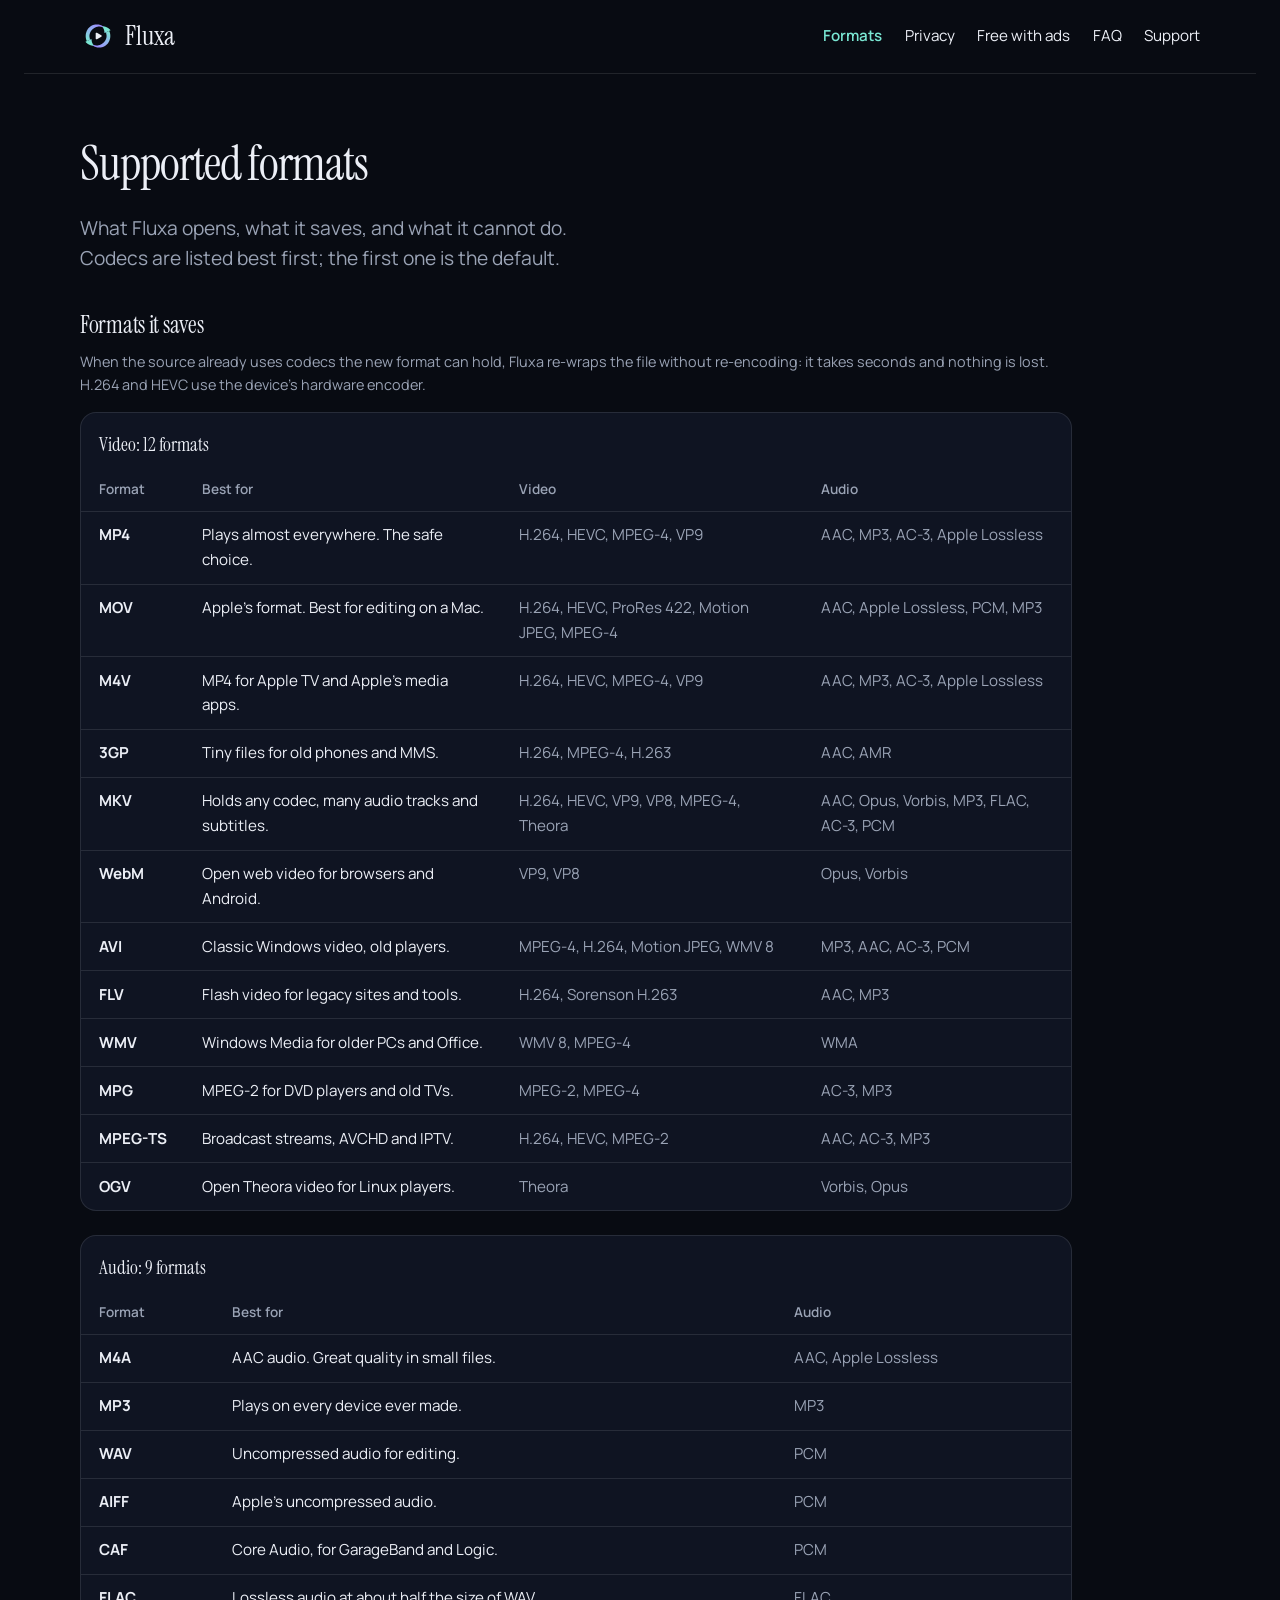
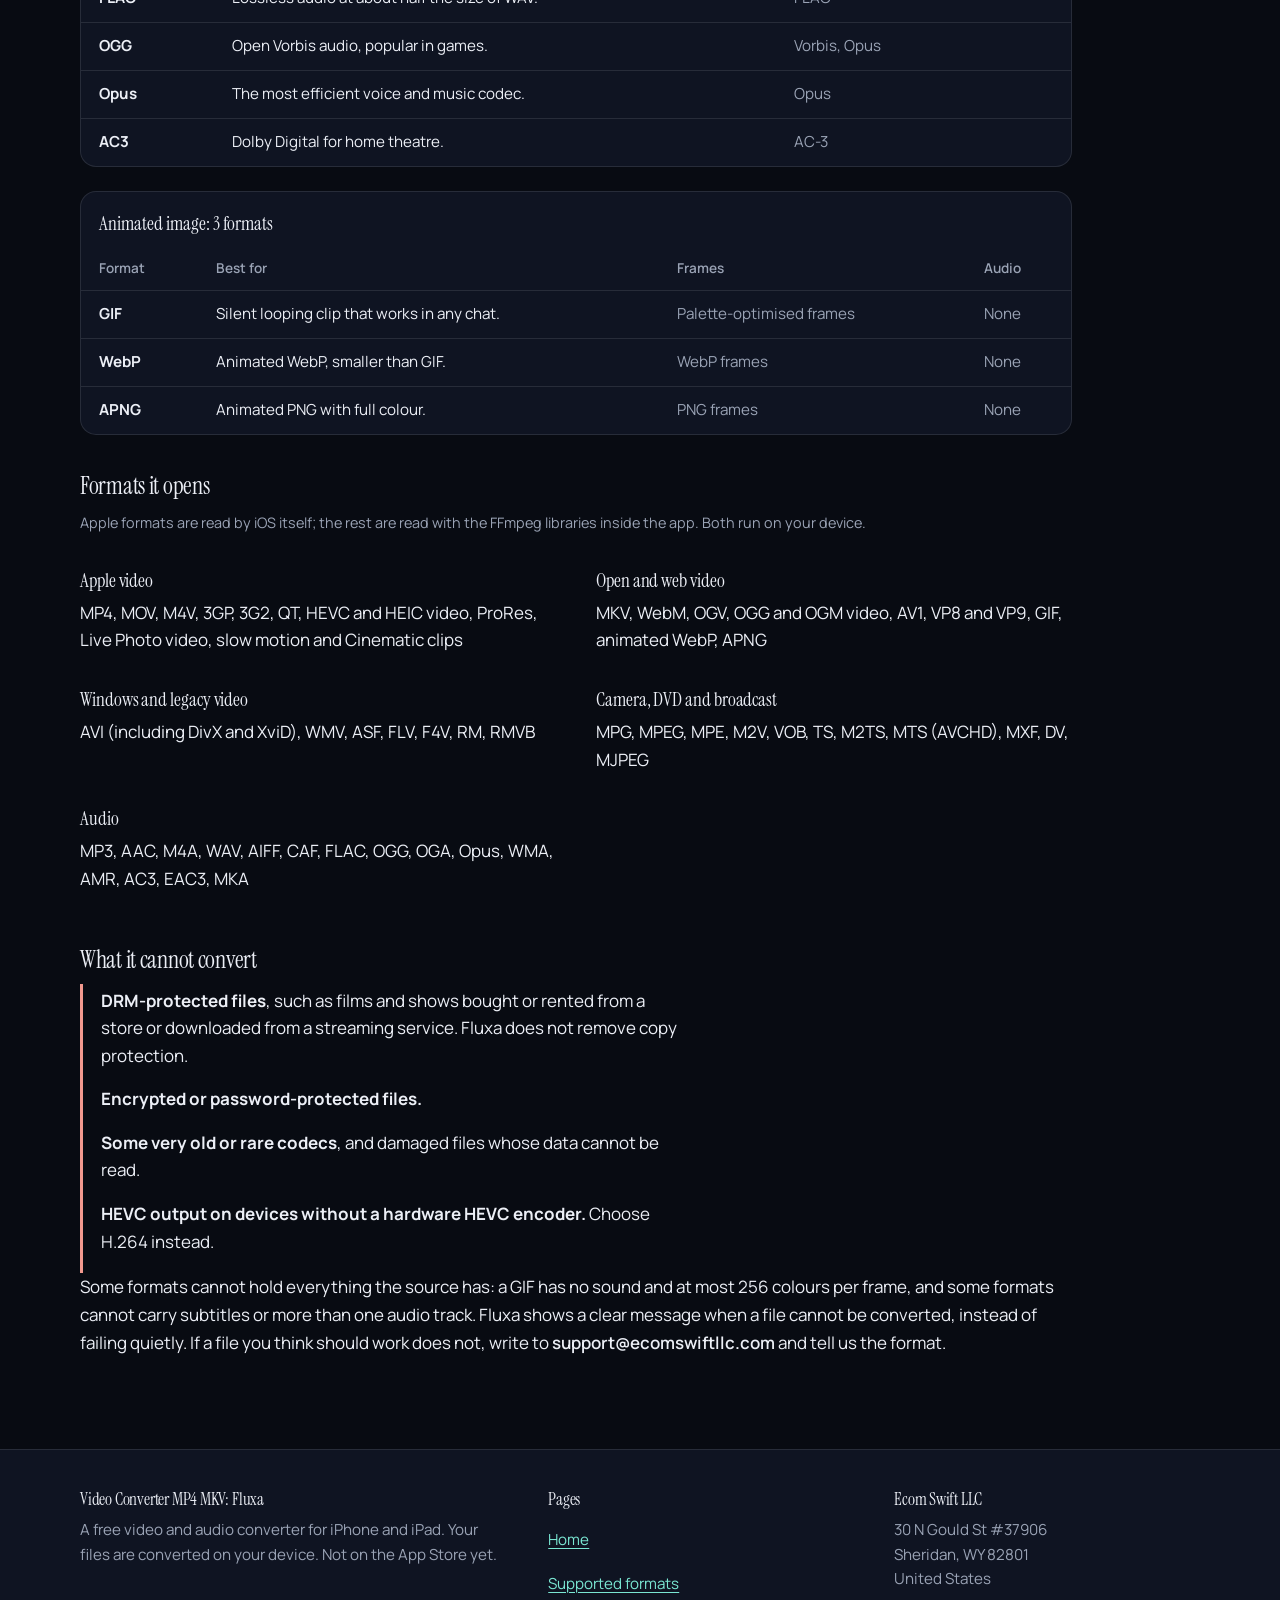
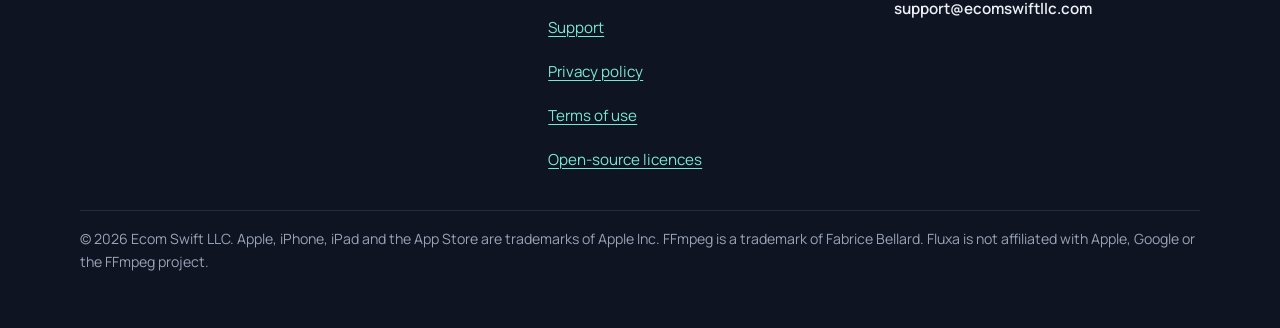
==== commit 33a3febf: "Integrate ffmpeg-ios-lgpl v7.1.1-2 (libtheora): OGV output enabled, copy back to 12 video formats Co" ====
--- a/website/fluxa/formats/index.html
+++ b/website/fluxa/formats/index.html
@@ -4,7 +4,7 @@
 <meta charset="utf-8">
 <meta name="viewport" content="width=device-width, initial-scale=1, viewport-fit=cover">
 <title>Supported formats | Video Converter MP4 MKV: Fluxa</title>
-<meta name="description" content="Every format Fluxa opens and saves: 11 video, 9 audio and 3 animated image output formats with their codecs, the input formats it reads, and the honest limits (DRM, encrypted files, rare codecs).">
+<meta name="description" content="Every format Fluxa opens and saves: 12 video, 9 audio and 3 animated image output formats with their codecs, the input formats it reads, and the honest limits (DRM, encrypted files, rare codecs).">
 <link rel="canonical" href="https://ecomswiftllc.github.io/fluxa/formats/">
 <meta name="theme-color" content="#080B12">
 <meta name="color-scheme" content="dark">
@@ -14,7 +14,7 @@
 <meta property="og:type" content="website">
 <meta property="og:site_name" content="Video Converter MP4 MKV: Fluxa">
 <meta property="og:title" content="Supported formats | Video Converter MP4 MKV: Fluxa">
-<meta property="og:description" content="Every format Fluxa opens and saves: 11 video, 9 audio and 3 animated image output formats with their codecs, the input formats it reads, and the honest limits (DRM, encrypted files, rare codecs).">
+<meta property="og:description" content="Every format Fluxa opens and saves: 12 video, 9 audio and 3 animated image output formats with their codecs, the input formats it reads, and the honest limits (DRM, encrypted files, rare codecs).">
 <meta property="og:url" content="https://ecomswiftllc.github.io/fluxa/formats/">
 <meta property="og:image" content="https://ecomswiftllc.github.io/fluxa/assets/og-image.png">
 <meta property="og:image:width" content="1200">
@@ -22,7 +22,7 @@
 <meta property="og:image:alt" content="The Fluxa app icon, two aurora ribbons in a loop around a play button, next to the name Video Converter MP4 MKV: Fluxa">
 <meta name="twitter:card" content="summary_large_image">
 <meta name="twitter:title" content="Supported formats | Video Converter MP4 MKV: Fluxa">
-<meta name="twitter:description" content="Every format Fluxa opens and saves: 11 video, 9 audio and 3 animated image output formats with their codecs, the input formats it reads, and the honest limits (DRM, encrypted files, rare codecs).">
+<meta name="twitter:description" content="Every format Fluxa opens and saves: 12 video, 9 audio and 3 animated image output formats with their codecs, the input formats it reads, and the honest limits (DRM, encrypted files, rare codecs).">
 <meta name="twitter:image" content="https://ecomswiftllc.github.io/fluxa/assets/og-image.png">
 <link rel="stylesheet" href="../assets/site.css">
 </head>
@@ -51,20 +51,21 @@
         <p class="small">When the source already uses codecs the new format can hold, Fluxa re-wraps the file without re-encoding: it takes seconds and nothing is lost. H.264 and HEVC use the device's hardware encoder.</p>
         <div class="table-scroll" role="region" aria-labelledby="out-video" tabindex="0">
           <table class="fmt">
-            <caption id="out-video">Video: 11 formats</caption>
+            <caption id="out-video">Video: 12 formats</caption>
             <thead><tr><th scope="col">Format</th><th scope="col">Best for</th><th scope="col">Video</th><th scope="col">Audio</th></tr></thead>
             <tbody>
 <tr><th scope="row">MP4</th><td class="best" data-label="Best for">Plays almost everywhere. The safe choice.</td><td data-label="Video">H.264, HEVC, MPEG-4, VP9</td><td data-label="Audio">AAC, MP3, AC-3, Apple Lossless</td></tr>
 <tr><th scope="row">MOV</th><td class="best" data-label="Best for">Apple&#x27;s format. Best for editing on a Mac.</td><td data-label="Video">H.264, HEVC, ProRes 422, Motion JPEG, MPEG-4</td><td data-label="Audio">AAC, Apple Lossless, PCM, MP3</td></tr>
 <tr><th scope="row">M4V</th><td class="best" data-label="Best for">MP4 for Apple TV and Apple&#x27;s media apps.</td><td data-label="Video">H.264, HEVC, MPEG-4, VP9</td><td data-label="Audio">AAC, MP3, AC-3, Apple Lossless</td></tr>
 <tr><th scope="row">3GP</th><td class="best" data-label="Best for">Tiny files for old phones and MMS.</td><td data-label="Video">H.264, MPEG-4, H.263</td><td data-label="Audio">AAC, AMR</td></tr>
-<tr><th scope="row">MKV</th><td class="best" data-label="Best for">Holds any codec, many audio tracks and subtitles.</td><td data-label="Video">H.264, HEVC, VP9, VP8, MPEG-4</td><td data-label="Audio">AAC, Opus, Vorbis, MP3, FLAC, AC-3, PCM</td></tr>
+<tr><th scope="row">MKV</th><td class="best" data-label="Best for">Holds any codec, many audio tracks and subtitles.</td><td data-label="Video">H.264, HEVC, VP9, VP8, MPEG-4, Theora</td><td data-label="Audio">AAC, Opus, Vorbis, MP3, FLAC, AC-3, PCM</td></tr>
 <tr><th scope="row">WebM</th><td class="best" data-label="Best for">Open web video for browsers and Android.</td><td data-label="Video">VP9, VP8</td><td data-label="Audio">Opus, Vorbis</td></tr>
 <tr><th scope="row">AVI</th><td class="best" data-label="Best for">Classic Windows video, old players.</td><td data-label="Video">MPEG-4, H.264, Motion JPEG, WMV 8</td><td data-label="Audio">MP3, AAC, AC-3, PCM</td></tr>
 <tr><th scope="row">FLV</th><td class="best" data-label="Best for">Flash video for legacy sites and tools.</td><td data-label="Video">H.264, Sorenson H.263</td><td data-label="Audio">AAC, MP3</td></tr>
 <tr><th scope="row">WMV</th><td class="best" data-label="Best for">Windows Media for older PCs and Office.</td><td data-label="Video">WMV 8, MPEG-4</td><td data-label="Audio">WMA</td></tr>
 <tr><th scope="row">MPG</th><td class="best" data-label="Best for">MPEG-2 for DVD players and old TVs.</td><td data-label="Video">MPEG-2, MPEG-4</td><td data-label="Audio">AC-3, MP3</td></tr>
 <tr><th scope="row">MPEG-TS</th><td class="best" data-label="Best for">Broadcast streams, AVCHD and IPTV.</td><td data-label="Video">H.264, HEVC, MPEG-2</td><td data-label="Audio">AAC, AC-3, MP3</td></tr>
+<tr><th scope="row">OGV</th><td class="best" data-label="Best for">Open Theora video for Linux players.</td><td data-label="Video">Theora</td><td data-label="Audio">Vorbis, Opus</td></tr>
             </tbody>
           </table>
         </div>
